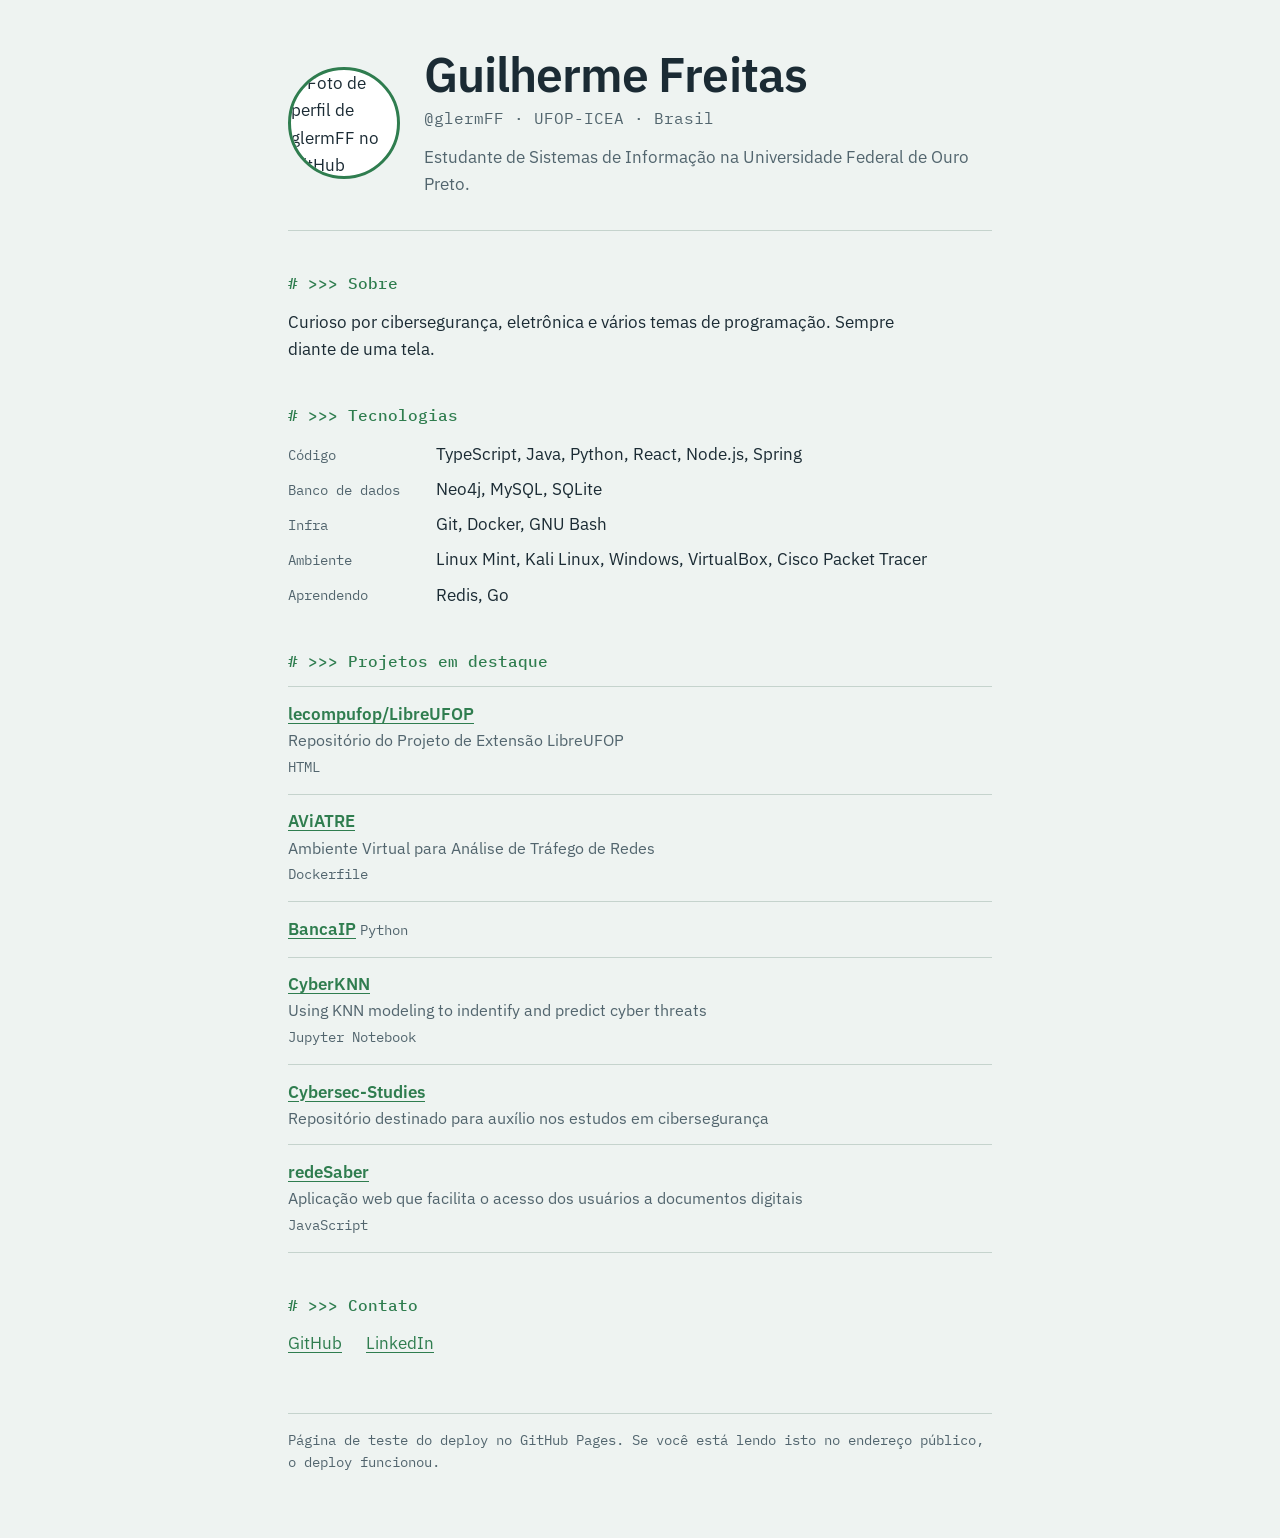
==== teste.html @ 7bdb7c67 "patch: configura ambiente do portifolio" ====
<!DOCTYPE html>
<html lang="pt-BR">
<head>
  <meta charset="UTF-8">
  <meta name="viewport" content="width=device-width, initial-scale=1">
  <title>Guilherme Freitas · glermFF</title>
  <link rel="preconnect" href="https://fonts.googleapis.com">
  <link rel="preconnect" href="https://fonts.gstatic.com" crossorigin>
  <link href="https://fonts.googleapis.com/css2?family=IBM+Plex+Mono:wght@400;500&family=IBM+Plex+Sans:wght@400;500;600&display=swap" rel="stylesheet">
  <style>
    :root {
      --ink: #1b2b34;
      --muted: #52656e;
      --paper: #eef3f1;
      --surface: #ffffff;
      --rule: #c5d3cd;
      --mint: #2f7d4f;
      --sans: "IBM Plex Sans", system-ui, -apple-system, "Segoe UI", sans-serif;
      --mono: "IBM Plex Mono", ui-monospace, "SFMono-Regular", Menlo, Consolas, monospace;
    }
    @media (prefers-color-scheme: dark) {
      :root {
        --ink: #e6efeb;
        --muted: #9fb2aa;
        --paper: #141d1a;
        --surface: #1b2723;
        --rule: #2e3f39;
        --mint: #7fcf98;
      }
    }

    * { box-sizing: border-box; }

    html { background: var(--paper); }

    body {
      margin: 0;
      padding: 3rem 1.25rem 4rem;
      font-family: var(--sans);
      font-size: 1.0625rem;
      line-height: 1.6;
      color: var(--ink);
      background: var(--paper);
    }

    main { max-width: 44rem; margin: 0 auto; }

    a { color: var(--mint); text-underline-offset: 3px; }
    a:hover { text-decoration-thickness: 2px; }
    a:focus-visible { outline: 3px solid var(--mint); outline-offset: 3px; border-radius: 2px; }

    header {
      display: flex;
      gap: 1.5rem;
      align-items: center;
      padding-bottom: 2rem;
      border-bottom: 1px solid var(--rule);
    }

    .avatar {
      width: 7rem;
      height: 7rem;
      flex: none;
      border-radius: 50%;
      border: 3px solid var(--mint);
      background: var(--surface);
      object-fit: cover;
    }

    h1 {
      margin: 0;
      font-size: clamp(2rem, 6vw, 3rem);
      line-height: 1.1;
      font-weight: 600;
      letter-spacing: -0.02em;
    }

    .handle {
      margin: 0.35rem 0 0;
      font-family: var(--mono);
      font-size: 1rem;
      color: var(--muted);
    }

    .lead { margin: 0.75rem 0 0; color: var(--muted); }

    section { margin-top: 2.5rem; }

    h2 {
      margin: 0 0 0.75rem;
      font-family: var(--mono);
      font-size: 1rem;
      font-weight: 500;
      color: var(--mint);
    }

    p { margin: 0 0 0.75rem; max-width: 62ch; }

    .stack { display: grid; gap: 0.5rem; margin: 0; }
    .stack div { display: grid; grid-template-columns: 8.5rem 1fr; gap: 0.75rem; }
    .stack dt { font-family: var(--mono); font-size: 0.9rem; color: var(--muted); padding-top: 0.1rem; }
    .stack dd { margin: 0; }

    .repos { list-style: none; margin: 0; padding: 0; }
    .repos li { padding: 0.85rem 0; border-top: 1px solid var(--rule); }
    .repos li:last-child { border-bottom: 1px solid var(--rule); }
    .repos a { font-weight: 600; }
    .repos .desc { display: block; color: var(--muted); font-size: 0.97rem; }
    .repos .lang { font-family: var(--mono); font-size: 0.85rem; color: var(--muted); }

    .links { display: flex; flex-wrap: wrap; gap: 0.5rem 1.5rem; margin: 0; padding: 0; list-style: none; }

    footer {
      margin-top: 3.5rem;
      padding-top: 1rem;
      border-top: 1px solid var(--rule);
      font-family: var(--mono);
      font-size: 0.85rem;
      color: var(--muted);
    }

    @media (max-width: 34rem) {
      header { flex-direction: column; align-items: flex-start; }
      .stack div { grid-template-columns: 1fr; gap: 0; }
    }
  </style>
</head>
<body>
  <main>
    <header>
      <img class="avatar" src="https://avatars.githubusercontent.com/u/87777795?v=4" alt="Foto de perfil de glermFF no GitHub" width="112" height="112">
      <div>
        <h1>Guilherme Freitas</h1>
        <p class="handle">@glermFF · UFOP-ICEA · Brasil</p>
        <p class="lead">Estudante de Sistemas de Informação na Universidade Federal de Ouro Preto.</p>
      </div>
    </header>

    <section aria-labelledby="sobre">
      <h2 id="sobre"># &gt;&gt;&gt; Sobre</h2>
      <p>Curioso por cibersegurança, eletrônica e vários temas de programação. Sempre diante de uma tela.</p>
    </section>

    <section aria-labelledby="tecnologias">
      <h2 id="tecnologias"># &gt;&gt;&gt; Tecnologias</h2>
      <dl class="stack">
        <div><dt>Código</dt><dd>TypeScript, Java, Python, React, Node.js, Spring</dd></div>
        <div><dt>Banco de dados</dt><dd>Neo4j, MySQL, SQLite</dd></div>
        <div><dt>Infra</dt><dd>Git, Docker, GNU Bash</dd></div>
        <div><dt>Ambiente</dt><dd>Linux Mint, Kali Linux, Windows, VirtualBox, Cisco Packet Tracer</dd></div>
        <div><dt>Aprendendo</dt><dd>Redis, Go</dd></div>
      </dl>
    </section>

    <section aria-labelledby="projetos">
      <h2 id="projetos"># &gt;&gt;&gt; Projetos em destaque</h2>
      <ul class="repos">
        <li>
          <a href="https://github.com/lecompufop/LibreUFOP">lecompufop/LibreUFOP</a>
          <span class="desc">Repositório do Projeto de Extensão LibreUFOP</span>
          <span class="lang">HTML</span>
        </li>
        <li>
          <a href="https://github.com/glermFF/AViATRE">AViATRE</a>
          <span class="desc">Ambiente Virtual para Análise de Tráfego de Redes</span>
          <span class="lang">Dockerfile</span>
        </li>
        <li>
          <a href="https://github.com/glermFF/BancaIP">BancaIP</a>
          <span class="lang">Python</span>
        </li>
        <li>
          <a href="https://github.com/glermFF/CyberKNN">CyberKNN</a>
          <span class="desc">Using KNN modeling to indentify and predict cyber threats</span>
          <span class="lang">Jupyter Notebook</span>
        </li>
        <li>
          <a href="https://github.com/glermFF/Cybersec-Studies">Cybersec-Studies</a>
          <span class="desc">Repositório destinado para auxílio nos estudos em cibersegurança</span>
        </li>
        <li>
          <a href="https://github.com/glermFF/redeSaber">redeSaber</a>
          <span class="desc">Aplicação web que facilita o acesso dos usuários a documentos digitais</span>
          <span class="lang">JavaScript</span>
        </li>
      </ul>
    </section>

    <section aria-labelledby="contato">
      <h2 id="contato"># &gt;&gt;&gt; Contato</h2>
      <ul class="links">
        <li><a href="https://github.com/glermFF">GitHub</a></li>
        <li><a href="https://www.linkedin.com/in/guilherme-ferreira-freitas-954299239/">LinkedIn</a></li>
      </ul>
    </section>

    <footer>
      Página de teste do deploy no GitHub Pages. Se você está lendo isto no endereço público, o deploy funcionou.
    </footer>
  </main>
</body>
</html>
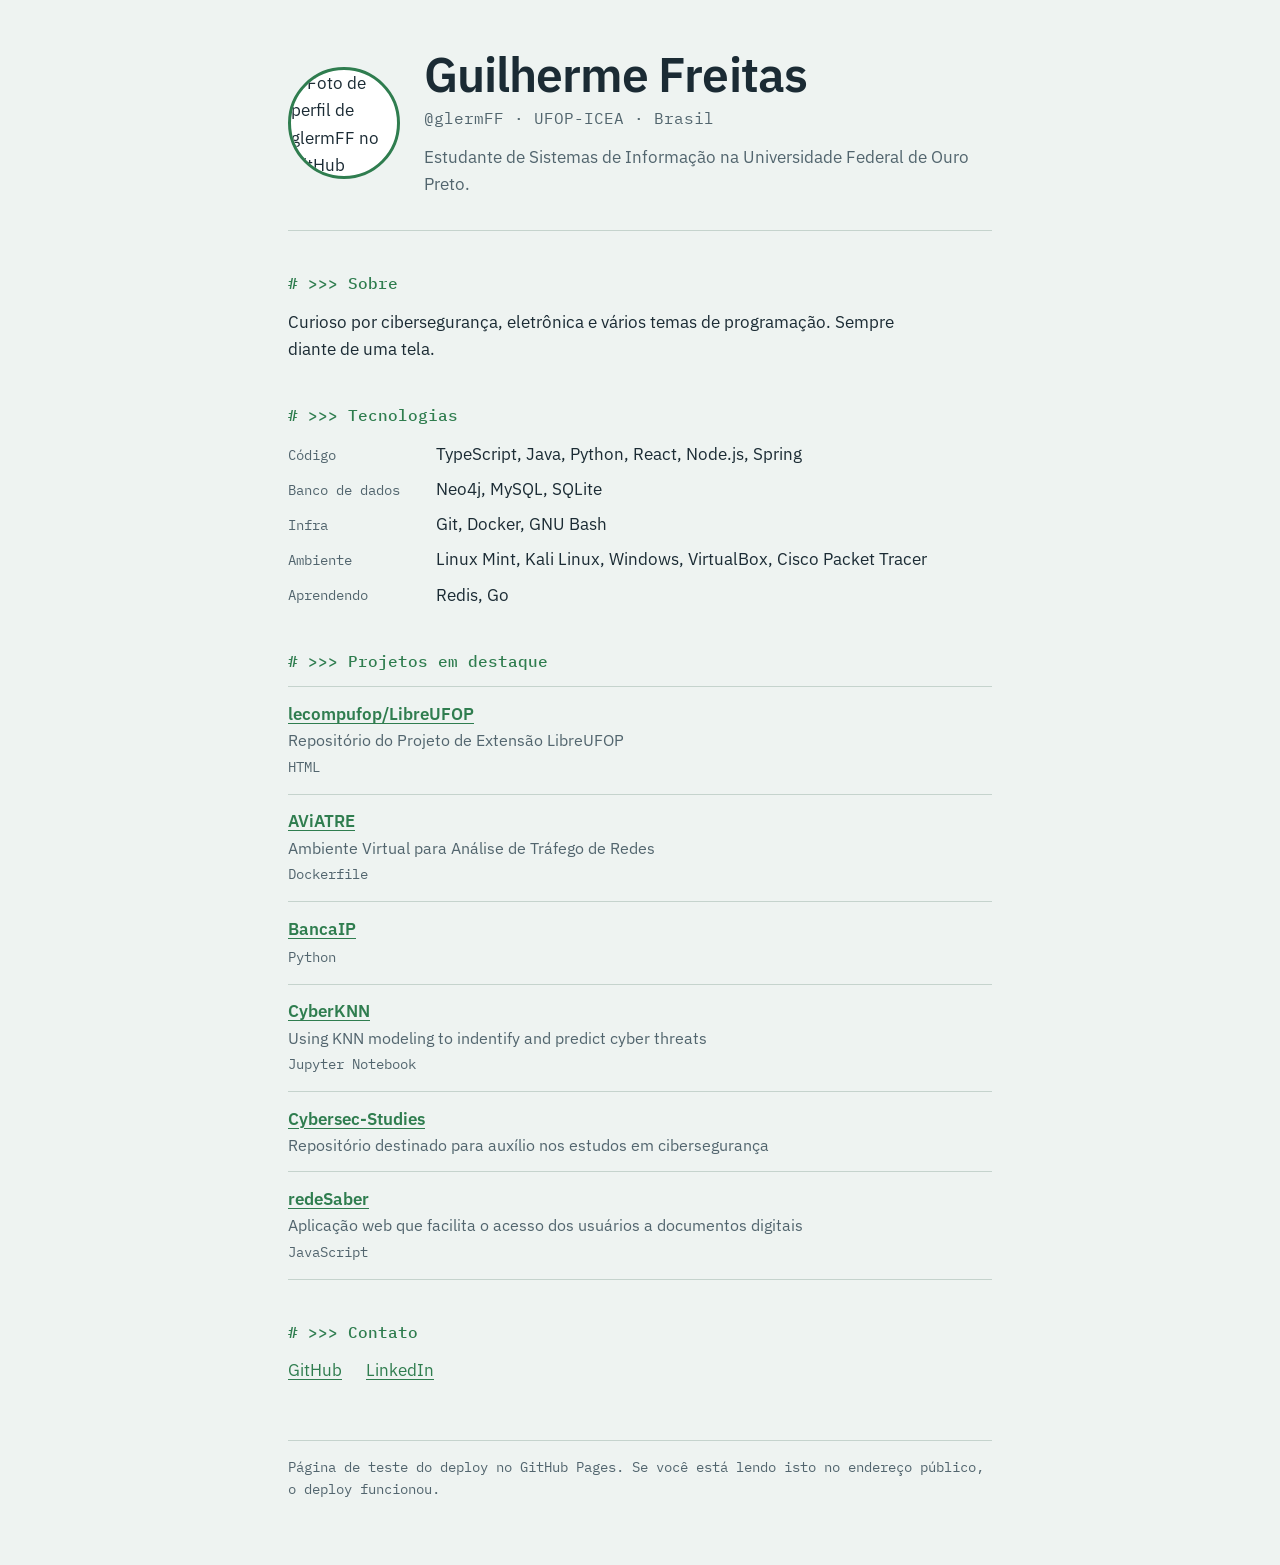
==== commit e6b7469f: "patch: correções do site" ====
--- a/teste.html
+++ b/teste.html
@@ -167,6 +167,7 @@
         </li>
         <li>
           <a href="https://github.com/glermFF/BancaIP">BancaIP</a>
+          <span class="desc"></span>
           <span class="lang">Python</span>
         </li>
         <li>
